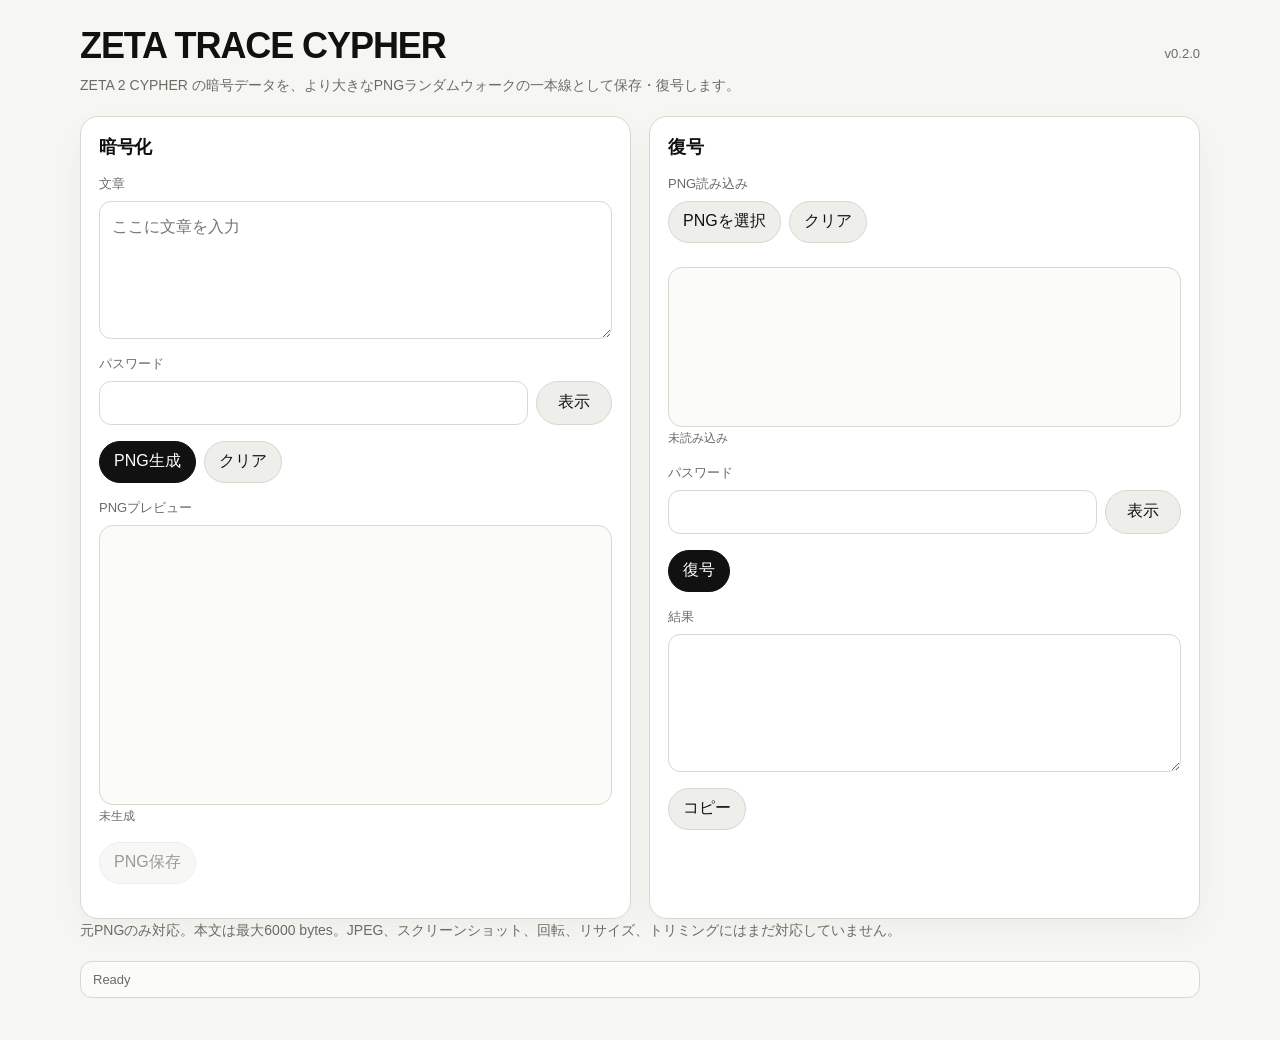
==== index.html @ 97f7aba4 "Add files via upload" ====
<!doctype html>
<html lang="ja">
<head>
  <meta charset="utf-8" />
  <meta name="viewport" content="width=device-width, initial-scale=1" />
  <meta name="theme-color" content="#f6f6f3" />
  <meta http-equiv="Cache-Control" content="no-store" />
  <title>ZETA TRACE CYPHER</title>
  <link rel="stylesheet" href="styles.css" />
</head>
<body>
  <main class="app">
    <header class="topbar">
      <h1>ZETA TRACE CYPHER</h1>
      <span>v0.2.0</span>
    </header>

    <p class="lead">ZETA 2 CYPHER の暗号データを、より大きなPNGランダムウォークの一本線として保存・復号します。</p>

    <section class="layout" aria-label="ZETA TRACE CYPHER">
      <article class="panel">
        <h2>暗号化</h2>

        <label class="field">
          <span>文章</span>
          <textarea id="messageInput" spellcheck="false" placeholder="ここに文章を入力"></textarea>
        </label>

        <label class="field">
          <span>パスワード</span>
          <div class="password-line">
            <input id="encodePassword" type="password" autocomplete="new-password" />
            <button id="showEncodePassword" type="button">表示</button>
          </div>
        </label>

        <div class="actions">
          <button id="encodeBtn" type="button" class="primary">PNG生成</button>
          <button id="clearEncodeBtn" type="button">クリア</button>
        </div>

        <div class="field">
          <span>PNGプレビュー</span>
          <div class="canvas-wrap">
            <canvas id="encodeCanvas" width="1" height="1" aria-label="生成されたPNGランダムウォーク"></canvas>
          </div>
          <p id="encodeInfo" class="meta-text">未生成</p>
        </div>

        <div class="actions wrap">
          <button id="savePngBtn" type="button" disabled>PNG保存</button>
        </div>
      </article>

      <article class="panel">
        <h2>復号</h2>

        <div class="field">
          <span>PNG読み込み</span>
          <div class="actions wrap file-row">
            <label class="file-button" for="loadPngFile">PNGを選択</label>
            <input id="loadPngFile" type="file" accept=".png,image/png" />
            <button id="clearDecodeBtn" type="button">クリア</button>
          </div>
          <div class="canvas-wrap small">
            <canvas id="decodeCanvas" width="1" height="1" aria-label="読み込んだPNG"></canvas>
          </div>
          <p id="decodeInfo" class="meta-text">未読み込み</p>
        </div>

        <label class="field">
          <span>パスワード</span>
          <div class="password-line">
            <input id="decodePassword" type="password" autocomplete="current-password" />
            <button id="showDecodePassword" type="button">表示</button>
          </div>
        </label>

        <div class="actions">
          <button id="decodeBtn" type="button" class="primary">復号</button>
        </div>

        <label class="field">
          <span>結果</span>
          <textarea id="plainOutput" spellcheck="false" readonly></textarea>
        </label>

        <div class="actions wrap">
          <button id="copyPlainBtn" type="button">コピー</button>
        </div>
      </article>
    </section>

    <p class="note">元PNGのみ対応。本文は最大6000 bytes。JPEG、スクリーンショット、回転、リサイズ、トリミングにはまだ対応していません。</p>
    <p id="statusText" class="status" aria-live="polite">Ready</p>
  </main>

  <script src="app.js"></script>
</body>
</html>
---- styles.css ----
:root {
  --bg: #f6f6f3;
  --panel: #ffffff;
  --ink: #111111;
  --muted: #6b6b66;
  --line: #d8d8d1;
  --soft: #eeeeea;
  --error: #a02828;
  --ok: #1f6b42;
}

* { box-sizing: border-box; }

body {
  margin: 0;
  color: var(--ink);
  background: var(--bg);
  font-family: Helvetica, Arial, system-ui, -apple-system, BlinkMacSystemFont, "Hiragino Sans", "Yu Gothic", sans-serif;
}

button, input, textarea { font: inherit; }

.app {
  width: min(1120px, calc(100% - 32px));
  margin: 0 auto;
  padding: 28px 0 42px;
}

.topbar {
  display: flex;
  align-items: baseline;
  justify-content: space-between;
  gap: 16px;
  margin-bottom: 10px;
}

h1 {
  margin: 0;
  font-size: clamp(24px, 3vw, 36px);
  letter-spacing: -0.03em;
  line-height: 1;
}

.topbar span {
  color: var(--muted);
  font-size: 13px;
}

.lead, .note {
  margin: 0 0 18px;
  color: var(--muted);
  font-size: 14px;
  line-height: 1.7;
}

.layout {
  display: grid;
  grid-template-columns: 1fr 1fr;
  gap: 18px;
}

.panel {
  background: var(--panel);
  border: 1px solid var(--line);
  border-radius: 18px;
  padding: 18px;
  box-shadow: 0 12px 32px rgba(0,0,0,0.04);
}

h2 {
  margin: 0 0 16px;
  font-size: 18px;
  letter-spacing: -0.02em;
}

.field {
  display: grid;
  gap: 8px;
  margin: 0 0 16px;
}

.field > span {
  color: var(--muted);
  font-size: 13px;
}

textarea, input {
  width: 100%;
  color: var(--ink);
  background: #fff;
  border: 1px solid var(--line);
  border-radius: 12px;
  outline: none;
}

textarea {
  min-height: 138px;
  padding: 12px;
  resize: vertical;
  line-height: 1.6;
}

input {
  height: 44px;
  padding: 0 12px;
}

textarea:focus, input:focus {
  border-color: #999991;
}

.password-line {
  display: grid;
  grid-template-columns: 1fr 76px;
  gap: 8px;
}

.actions {
  display: flex;
  gap: 8px;
  align-items: center;
  margin: 0 0 16px;
}

.actions.wrap { flex-wrap: wrap; }

button, .file-button {
  min-height: 42px;
  padding: 0 14px;
  display: inline-flex;
  align-items: center;
  justify-content: center;
  color: var(--ink);
  background: var(--soft);
  border: 1px solid var(--line);
  border-radius: 999px;
  cursor: pointer;
  text-decoration: none;
  user-select: none;
}

button.primary {
  color: #fff;
  background: #111;
  border-color: #111;
}

button:disabled {
  opacity: 0.42;
  cursor: not-allowed;
}

.file-row input[type="file"] {
  position: absolute;
  width: 1px;
  height: 1px;
  opacity: 0;
  pointer-events: none;
}

.canvas-wrap {
  width: 100%;
  min-height: 280px;
  display: grid;
  place-items: center;
  overflow: auto;
  background: #fbfbf8;
  border: 1px solid var(--line);
  border-radius: 14px;
  padding: 12px;
}

.canvas-wrap.small { min-height: 160px; }

canvas {
  display: block;
  max-width: 100%;
  height: auto;
  image-rendering: auto;
  background: #fff;
}

.meta-text {
  margin: -6px 0 0;
  color: var(--muted);
  font-size: 12px;
  line-height: 1.6;
}

.status {
  margin: 14px 0 0;
  padding: 10px 12px;
  color: var(--muted);
  background: rgba(255,255,255,0.62);
  border: 1px solid var(--line);
  border-radius: 12px;
  font-size: 13px;
}

.status.ok { color: var(--ok); }
.status.error { color: var(--error); }

@media (max-width: 860px) {
  .layout { grid-template-columns: 1fr; }
}
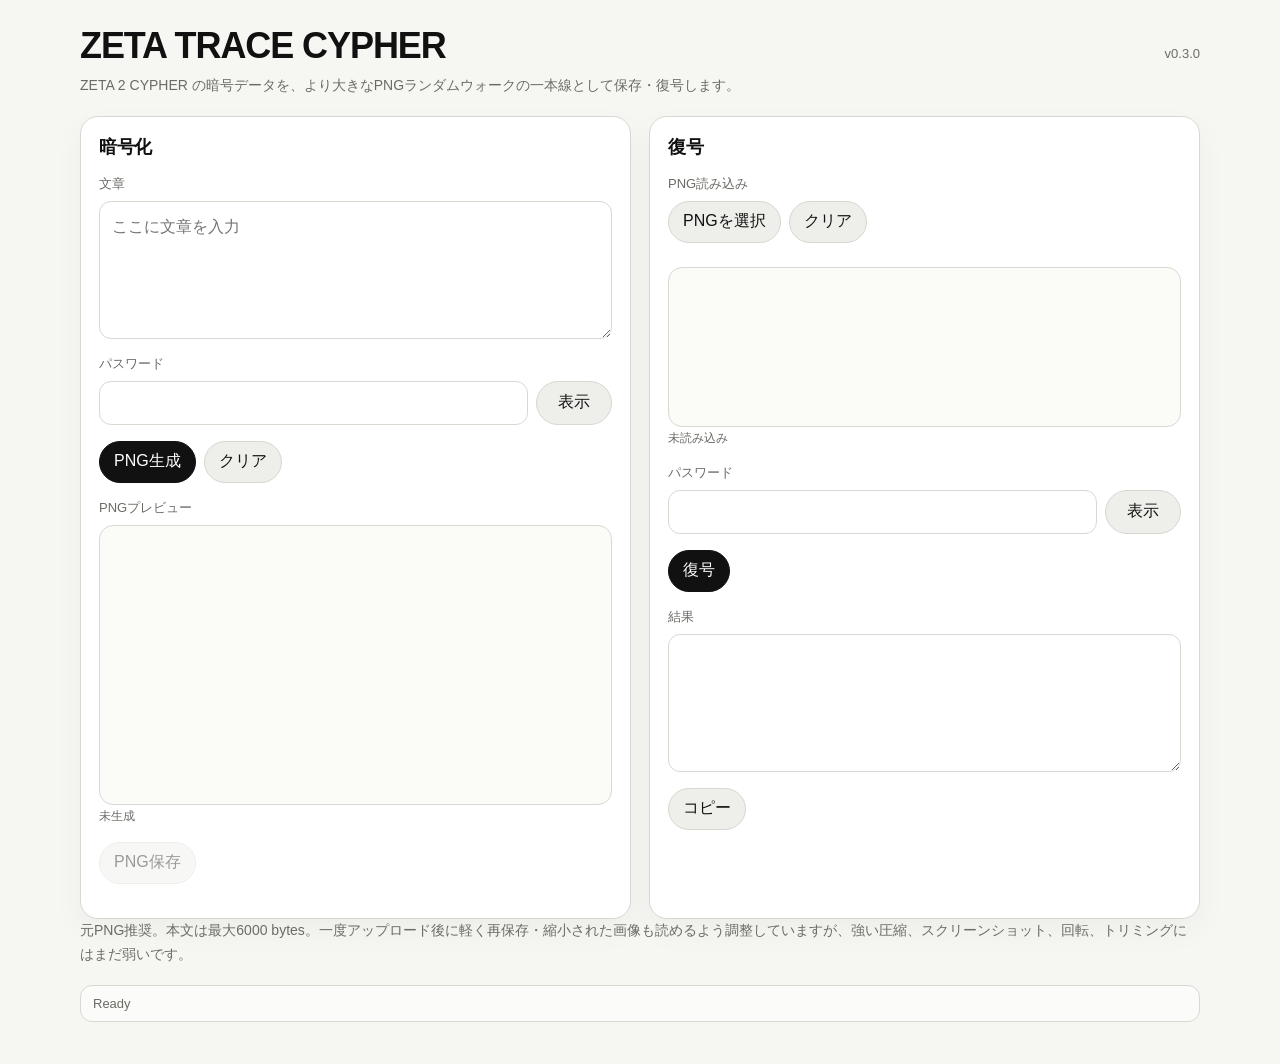
==== commit a77e4630: "Add files via upload" ====
--- a/index.html
+++ b/index.html
@@ -12,7 +12,7 @@
   <main class="app">
     <header class="topbar">
       <h1>ZETA TRACE CYPHER</h1>
-      <span>v0.2.0</span>
+      <span>v0.3.0</span>
     </header>
 
     <p class="lead">ZETA 2 CYPHER の暗号データを、より大きなPNGランダムウォークの一本線として保存・復号します。</p>
@@ -59,7 +59,7 @@
           <span>PNG読み込み</span>
           <div class="actions wrap file-row">
             <label class="file-button" for="loadPngFile">PNGを選択</label>
-            <input id="loadPngFile" type="file" accept=".png,image/png" />
+            <input id="loadPngFile" type="file" accept="image/png,image/jpeg,image/webp" />
             <button id="clearDecodeBtn" type="button">クリア</button>
           </div>
           <div class="canvas-wrap small">
@@ -91,7 +91,7 @@
       </article>
     </section>
 
-    <p class="note">元PNGのみ対応。本文は最大6000 bytes。JPEG、スクリーンショット、回転、リサイズ、トリミングにはまだ対応していません。</p>
+    <p class="note">元PNG推奨。本文は最大6000 bytes。一度アップロード後に軽く再保存・縮小された画像も読めるよう調整していますが、強い圧縮、スクリーンショット、回転、トリミングにはまだ弱いです。</p>
     <p id="statusText" class="status" aria-live="polite">Ready</p>
   </main>
 
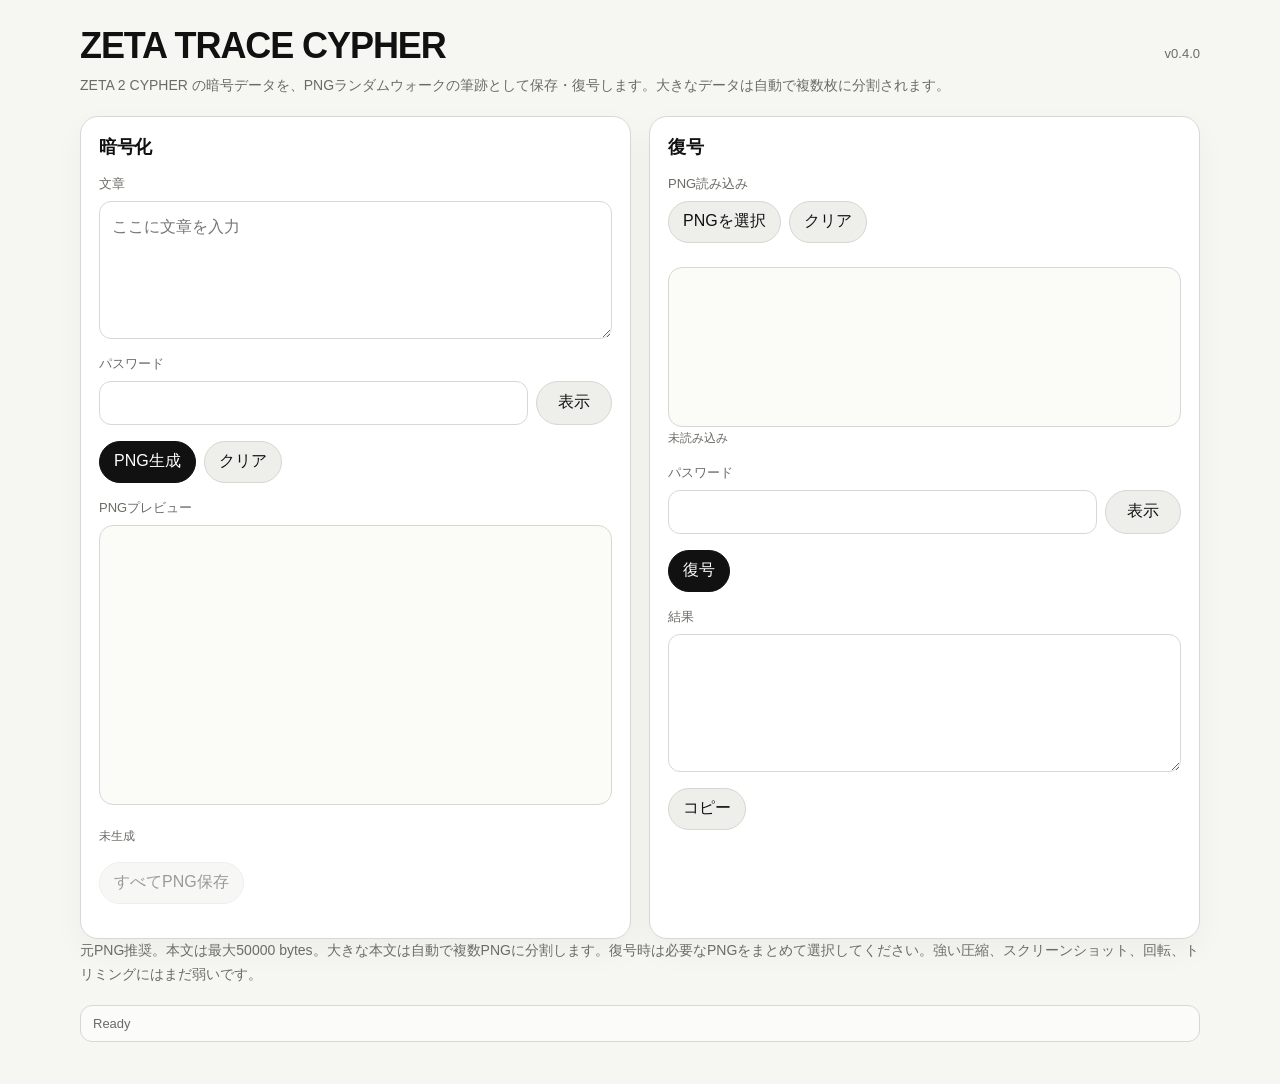
==== commit 7c1cfeb8: "Add files via upload" ====
--- a/index.html
+++ b/index.html
@@ -12,10 +12,10 @@
   <main class="app">
     <header class="topbar">
       <h1>ZETA TRACE CYPHER</h1>
-      <span>v0.3.0</span>
+      <span>v0.4.0</span>
     </header>
 
-    <p class="lead">ZETA 2 CYPHER の暗号データを、より大きなPNGランダムウォークの一本線として保存・復号します。</p>
+    <p class="lead">ZETA 2 CYPHER の暗号データを、PNGランダムウォークの筆跡として保存・復号します。大きなデータは自動で複数枚に分割されます。</p>
 
     <section class="layout" aria-label="ZETA TRACE CYPHER">
       <article class="panel">
@@ -44,11 +44,12 @@
           <div class="canvas-wrap">
             <canvas id="encodeCanvas" width="1" height="1" aria-label="生成されたPNGランダムウォーク"></canvas>
           </div>
+          <div id="encodePages" class="page-grid" aria-label="生成されたPNG一覧"></div>
           <p id="encodeInfo" class="meta-text">未生成</p>
         </div>
 
         <div class="actions wrap">
-          <button id="savePngBtn" type="button" disabled>PNG保存</button>
+          <button id="savePngBtn" type="button" disabled>すべてPNG保存</button>
         </div>
       </article>
 
@@ -59,7 +60,7 @@
           <span>PNG読み込み</span>
           <div class="actions wrap file-row">
             <label class="file-button" for="loadPngFile">PNGを選択</label>
-            <input id="loadPngFile" type="file" accept="image/png,image/jpeg,image/webp" />
+            <input id="loadPngFile" type="file" accept="image/png,image/jpeg,image/webp" multiple />
             <button id="clearDecodeBtn" type="button">クリア</button>
           </div>
           <div class="canvas-wrap small">
@@ -91,7 +92,7 @@
       </article>
     </section>
 
-    <p class="note">元PNG推奨。本文は最大6000 bytes。一度アップロード後に軽く再保存・縮小された画像も読めるよう調整していますが、強い圧縮、スクリーンショット、回転、トリミングにはまだ弱いです。</p>
+    <p class="note">元PNG推奨。本文は最大50000 bytes。大きな本文は自動で複数PNGに分割します。復号時は必要なPNGをまとめて選択してください。強い圧縮、スクリーンショット、回転、トリミングにはまだ弱いです。</p>
     <p id="statusText" class="status" aria-live="polite">Ready</p>
   </main>
 
--- a/styles.css
+++ b/styles.css
@@ -203,3 +203,33 @@
 @media (max-width: 860px) {
   .layout { grid-template-columns: 1fr; }
 }
+
+.page-grid {
+  display: grid;
+  grid-template-columns: repeat(auto-fit, minmax(180px, 1fr));
+  gap: 12px;
+  margin-top: 12px;
+}
+
+.page-card {
+  display: grid;
+  gap: 8px;
+  padding: 10px;
+  background: #fbfbf8;
+  border: 1px solid var(--line);
+  border-radius: 14px;
+}
+
+.page-card canvas {
+  width: 100%;
+  max-height: 260px;
+  object-fit: contain;
+  border: 1px solid var(--line);
+  border-radius: 10px;
+}
+
+.page-card button {
+  width: 100%;
+  min-height: 36px;
+  font-size: 12px;
+}
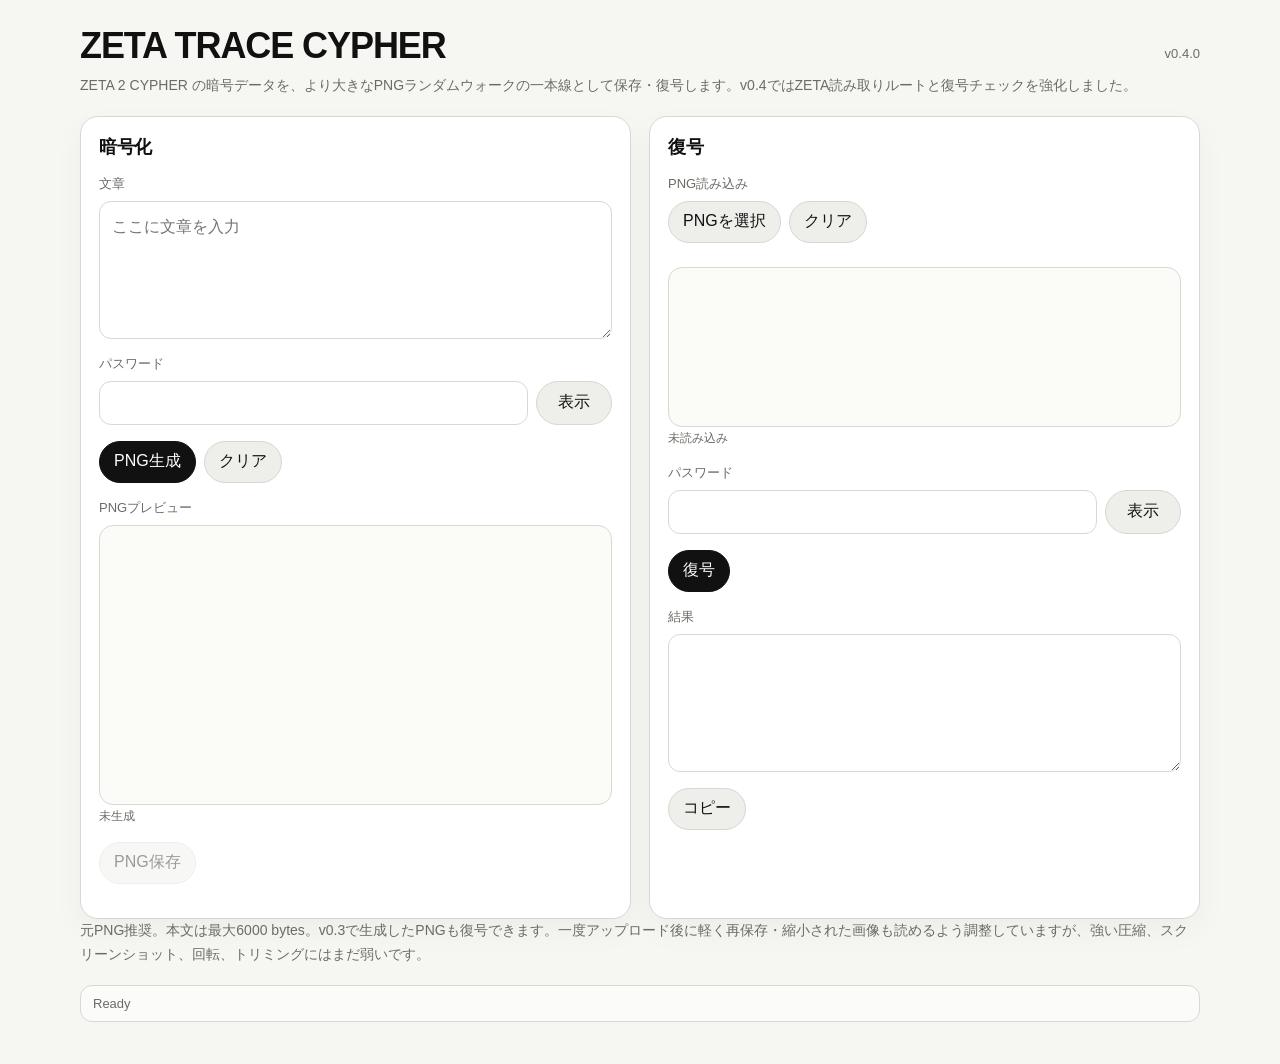
==== commit 65ed6f4e: "Add files via upload" ====
--- a/index.html
+++ b/index.html
@@ -15,7 +15,7 @@
       <span>v0.4.0</span>
     </header>
 
-    <p class="lead">ZETA 2 CYPHER の暗号データを、PNGランダムウォークの筆跡として保存・復号します。大きなデータは自動で複数枚に分割されます。</p>
+    <p class="lead">ZETA 2 CYPHER の暗号データを、より大きなPNGランダムウォークの一本線として保存・復号します。v0.4ではZETA読み取りルートと復号チェックを強化しました。</p>
 
     <section class="layout" aria-label="ZETA TRACE CYPHER">
       <article class="panel">
@@ -44,12 +44,11 @@
           <div class="canvas-wrap">
             <canvas id="encodeCanvas" width="1" height="1" aria-label="生成されたPNGランダムウォーク"></canvas>
           </div>
-          <div id="encodePages" class="page-grid" aria-label="生成されたPNG一覧"></div>
           <p id="encodeInfo" class="meta-text">未生成</p>
         </div>
 
         <div class="actions wrap">
-          <button id="savePngBtn" type="button" disabled>すべてPNG保存</button>
+          <button id="savePngBtn" type="button" disabled>PNG保存</button>
         </div>
       </article>
 
@@ -60,7 +59,7 @@
           <span>PNG読み込み</span>
           <div class="actions wrap file-row">
             <label class="file-button" for="loadPngFile">PNGを選択</label>
-            <input id="loadPngFile" type="file" accept="image/png,image/jpeg,image/webp" multiple />
+            <input id="loadPngFile" type="file" accept="image/png,image/jpeg,image/webp" />
             <button id="clearDecodeBtn" type="button">クリア</button>
           </div>
           <div class="canvas-wrap small">
@@ -92,7 +91,7 @@
       </article>
     </section>
 
-    <p class="note">元PNG推奨。本文は最大50000 bytes。大きな本文は自動で複数PNGに分割します。復号時は必要なPNGをまとめて選択してください。強い圧縮、スクリーンショット、回転、トリミングにはまだ弱いです。</p>
+    <p class="note">元PNG推奨。本文は最大6000 bytes。v0.3で生成したPNGも復号できます。一度アップロード後に軽く再保存・縮小された画像も読めるよう調整していますが、強い圧縮、スクリーンショット、回転、トリミングにはまだ弱いです。</p>
     <p id="statusText" class="status" aria-live="polite">Ready</p>
   </main>
 
--- a/styles.css
+++ b/styles.css
@@ -203,33 +203,3 @@
 @media (max-width: 860px) {
   .layout { grid-template-columns: 1fr; }
 }
-
-.page-grid {
-  display: grid;
-  grid-template-columns: repeat(auto-fit, minmax(180px, 1fr));
-  gap: 12px;
-  margin-top: 12px;
-}
-
-.page-card {
-  display: grid;
-  gap: 8px;
-  padding: 10px;
-  background: #fbfbf8;
-  border: 1px solid var(--line);
-  border-radius: 14px;
-}
-
-.page-card canvas {
-  width: 100%;
-  max-height: 260px;
-  object-fit: contain;
-  border: 1px solid var(--line);
-  border-radius: 10px;
-}
-
-.page-card button {
-  width: 100%;
-  min-height: 36px;
-  font-size: 12px;
-}
